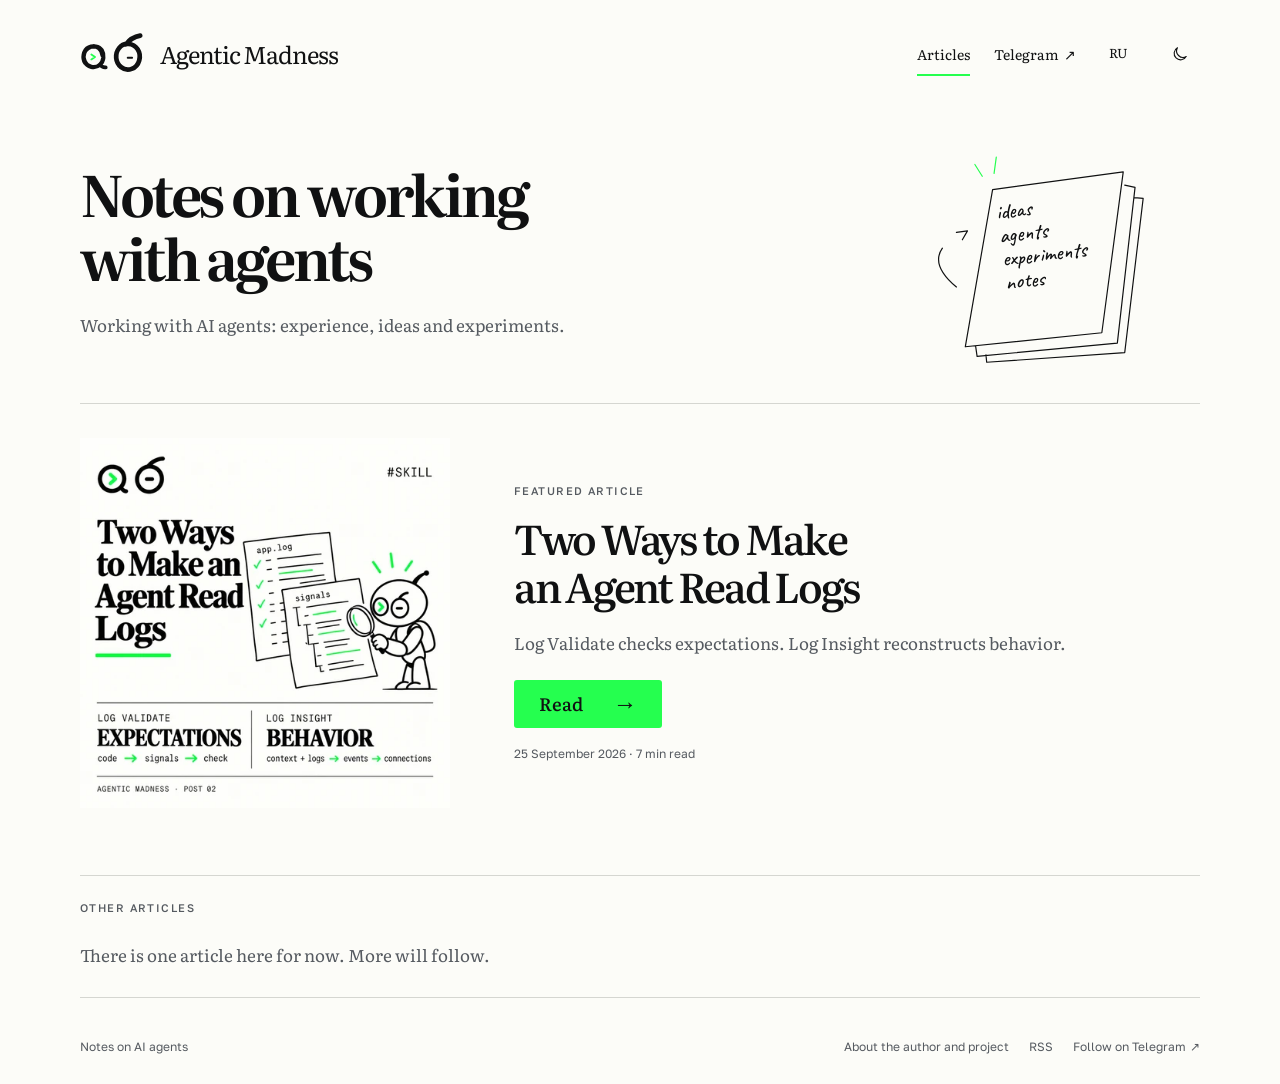
==== index.html @ c34b732c "Deploy agentic-madness.com" ====
<!DOCTYPE html><html lang="en" data-theme="light"><head><meta charset="utf-8"><meta name="viewport" content="width=device-width, initial-scale=1"><title>Agentic Madness</title><meta name="description" content="Working with AI agents: experience, ideas and experiments."><meta name="google-site-verification" content="QAlcIxzeUEj-Bz4RAMF-JlXkKNdyJYGy_0wqJb3vkJM"><meta name="yandex-verification" content="e8970f777efe10f8"><meta name="msvalidate.01" content="9D9E6ACCE65FF9F6845810A7A17249B0"><link rel="canonical" href="https://agentic-madness.com/en/"><meta http-equiv="refresh" content="0;url=/en/"><link rel="alternate" hreflang="ru" href="https://agentic-madness.com/ru/"><link rel="alternate" hreflang="en" href="https://agentic-madness.com/en/"><link rel="alternate" hreflang="x-default" href="https://agentic-madness.com/en/"><link rel="icon" href="/favicon.svg" type="image/svg+xml"><link rel="alternate" type="application/rss+xml" title="Agentic Madness" href="/en/rss.xml"><meta property="og:type" content="website"><meta property="og:title" content="Agentic Madness"><meta property="og:description" content="Working with AI agents: experience, ideas and experiments."><meta property="og:url" content="https://agentic-madness.com/en/"><meta property="og:locale" content="en_US"><meta property="og:image" content="https://agentic-madness.com/media/02-log-analysis/cover-en.png"><meta property="og:image:alt" content="English cover — Two Ways to Make an Agent Read Logs, Log Validate and Log Insight"><meta property="og:image:width" content="1254"><meta property="og:image:height" content="1254"><meta name="twitter:card" content="summary_large_image"><meta name="twitter:title" content="Agentic Madness"><meta name="twitter:description" content="Working with AI agents: experience, ideas and experiments."><meta name="twitter:image" content="https://agentic-madness.com/media/02-log-analysis/cover-en.png"><meta name="twitter:image:alt" content="English cover — Two Ways to Make an Agent Read Logs, Log Validate and Log Insight"><script>
    // Set the saved choice before paint; first visits always start in light.
    let savedTheme;
    try { savedTheme = localStorage.getItem('ab-theme'); } catch {}
    document.documentElement.dataset.theme = savedTheme === 'dark' ? 'dark' : 'light';
  </script><link rel="stylesheet" href="/_astro/Base.CuRFUYdB.css"></head><body><div class="site"><a class="skip" href="#main">Skip to content</a><header class="site-head shell" id="top"><a class="brand" href="/en/" aria-label="Agentic Madness — home"><svg class="logo" viewBox="140 298 802 519" aria-hidden="true"><g transform="translate(-44.5 54)" fill="none" stroke-linecap="round" stroke-linejoin="round"><path d="M466 519 C458 437 397 395 323 411 C242 429 211 517 242 593 C274 669 371 692 434 638 C484 595 491 511 457 456 C424 405 349 392 286 429 C226 465 211 548 248 614" stroke="currentColor" stroke-width="53"></path><path d="M434 638 C452 661 477 674 507 671" stroke="currentColor" stroke-width="46"></path><path d="M674 430 C618 500 626 610 700 669 C780 733 897 689 926 586 C956 482 890 383 792 378 C743 375 701 394 674 430 M760 382 C805 323 868 287 939 274" stroke="currentColor" stroke-width="59"></path><path d="M327 509 L373 540 L327 571" stroke="#25FF4F" stroke-width="23"></path><path d="M782 550 H838" stroke="currentColor" stroke-width="23"></path></g></svg><span>Agentic Madness</span></a><div class="header-tools"><nav class="navigation" aria-label="Main navigation"><a class="active" href="/en/#posts">Articles</a><a class="external-link" href="https://t.me/agentic_madness" target="_blank" rel="noopener">Telegram <span class="external-arrow" aria-hidden="true">↗</span></a></nav><a class="language" href="/ru/" aria-label="Читать на русском" hreflang="ru" lang="ru"><span class="ink-link">RU</span></a><button class="theme-toggle" type="button" aria-label="Switch to dark theme" data-to-dark="Switch to dark theme" data-to-light="Switch to light theme" title="Switch to dark theme"><span class="moon"><svg viewBox="0 0 24 24" aria-hidden="true"><path d="M20.3 15.4A8.6 8.6 0 0 1 8.6 3.7 8.6 8.6 0 1 0 20.3 15.4Z"></path></svg></span><span class="sun"><svg viewBox="0 0 24 24" aria-hidden="true"><circle cx="12" cy="12" r="4"></circle><path d="M12 2v2m0 16v2M2 12h2m16 0h2M5 5l1.4 1.4m11.2 11.2L19 19M5 19l1.4-1.4M17.6 6.4 19 5"></path></svg></span></button></div></header><main id="main" class="home shell"><section class="sketch-intro"><div><h1>Notes on working with agents</h1><p>Working with AI agents: experience, ideas and experiments.</p><p><a class="read" href="/en/">Read in English <span aria-hidden="true">→</span></a></p></div><div class="notebook"><svg class="sketch sketch-notebook" data-ink-reveal viewBox="0 0 420 320" aria-hidden="true" focusable="false"><g fill="none" stroke="currentColor" stroke-width="1.6" stroke-linecap="round" stroke-linejoin="round"><path class="paper" d="M139 78 316 54 287 272 102 291Z M318 72l14 3-24 211-190 18-2-14 M331 89l12 1-25 209-187 13-1-10"/><path class="notebook-arrow" pathLength="1" d="M90 210q-55-46 15-76m-15 2 15-2-7 12"/><path class="green-pen notebook-underline" pathLength="1" d="m131 241 126-31-57 21 58-12"/><path class="green-pen" d="M125 60l-10-16m26 12 3-22"/><g class="hand-ink" lang="en" data-graphic-text fill="currentColor" stroke="none" transform="rotate(-7 200 160)"><text x="151" y="112">ideas</text><text x="151" y="144">agents</text><text x="151" y="176">experiments</text><text x="151" y="208">notes</text></g></g></svg>
</div></section></main><footer class="site-foot shell" data-astro-cid-nns7i3if><span data-astro-cid-nns7i3if>Notes on AI agents</span><div class="subscriptions" data-astro-cid-nns7i3if><a href="/en/about/" data-astro-cid-nns7i3if>About the author and project</a><a href="/en/rss.xml" data-astro-cid-nns7i3if>RSS</a><a class="external-link" href="https://t.me/agentic_madness" target="_blank" rel="noopener" data-astro-cid-nns7i3if>Follow on Telegram <span class="external-arrow" aria-hidden="true" data-astro-cid-nns7i3if>↗</span></a></div></footer></div><script type="module">var e=document.querySelector(`.theme-toggle`);if(e){let t=()=>{let t=document.documentElement.dataset.theme===`dark`?e.dataset.toLight:e.dataset.toDark;e.setAttribute(`aria-label`,t),e.title=t};e.addEventListener(`click`,()=>{let e=document.documentElement.dataset.theme===`dark`?`light`:`dark`;document.documentElement.dataset.themeMotion=`ready`,document.documentElement.dataset.theme=e;try{localStorage.setItem(`ab-theme`,e)}catch{}t()}),t()}if(!matchMedia(`(prefers-reduced-motion: reduce)`).matches){let e=new IntersectionObserver(t=>{for(let n of t)!n.isIntersecting||n.intersectionRatio<.2||(n.target.dataset.inkState=`drawn`,e.unobserve(n.target))},{threshold:.2});document.querySelectorAll(`[data-ink-reveal]`).forEach(t=>e.observe(t))}</script></body></html>
---- _astro/Base.CuRFUYdB.css ----
.site-foot[data-astro-cid-nns7i3if]{flex-wrap:wrap}.subscriptions[data-astro-cid-nns7i3if]{flex-wrap:wrap;gap:20px;display:flex}@font-face{font-family:Golos Text;font-style:normal;font-weight:400 900;font-display:swap;src:url(/_astro/font-01.mKek_fSS.woff2)format("woff2");unicode-range:U+301,U+400-45F,U+490-491,U+4B0-4B1,U+2116}@font-face{font-family:Golos Text;font-style:normal;font-weight:400 900;font-display:swap;src:url(/_astro/font-02.BS5oQT7X.woff2)format("woff2");unicode-range:U+??,U+131,U+152-153,U+2BB-2BC,U+2C6,U+2DA,U+2DC,U+304,U+308,U+329,U+2000-206F,U+20AC,U+2122,U+2191,U+2193,U+2212,U+2215,U+FEFF,U+FFFD}@font-face{font-family:Literata;font-style:normal;font-weight:400 900;font-display:swap;src:url(/_astro/font-03.DNk1XsNi.woff2)format("woff2");unicode-range:U+301,U+400-45F,U+490-491,U+4B0-4B1,U+2116}@font-face{font-family:Literata;font-style:normal;font-weight:400 900;font-display:swap;src:url(/_astro/font-04.Cedbco83.woff2)format("woff2");unicode-range:U+??,U+131,U+152-153,U+2BB-2BC,U+2C6,U+2DA,U+2DC,U+304,U+308,U+329,U+2000-206F,U+20AC,U+2122,U+2191,U+2193,U+2212,U+2215,U+FEFF,U+FFFD}@font-face{font-family:Caveat;font-style:normal;font-weight:400 700;font-display:swap;src:url(/_astro/caveat.8jBGxy3y.ttf)format("truetype")}:root{color-scheme:light;--bg:#fcfcf8;--fg:#101112;--dim:#555a60;--line:#d5d6d1;--soft:#f0f1eb;--green:#25ff4f;--focus:#08772a;--outside:#eeefe9;--grid:#c5c9c1;color:var(--fg);background:var(--bg);font-family:Golos Text,Arial,sans-serif}:root[data-theme=dark]{color-scheme:dark;--bg:#101112;--fg:#fcfcf8;--dim:#b8bcc1;--line:#34383b;--soft:#202326;--focus:#25ff4f;--outside:#08090a;--grid:#303438}*{box-sizing:border-box}body{margin:0}html{scroll-padding-top:24px}a{color:inherit;text-decoration:none}button{font:inherit;color:inherit}button,a,summary{touch-action:manipulation}h1,h2,h3,p{margin:0}button,summary{-webkit-tap-highlight-color:transparent}:focus-visible{outline:2px solid var(--focus);outline-offset:5px;border-radius:2px}::selection{color:#101112;background:#25ff4f}.skip{z-index:10;border:1px solid var(--fg);background:var(--bg);padding:12px 18px;position:absolute;top:12px;left:20px;transform:translateY(-180%)}.skip:focus{transform:none}.header-tools{align-items:center;gap:22px;display:flex}.navigation{align-items:center;gap:24px;font-size:13px;display:flex}.navigation a{align-items:center;min-height:44px;display:inline-flex}.navigation .active{box-shadow:inset 0 -2px var(--green)}.language{place-items:center;min-width:40px;height:44px;font-size:12px;display:grid}.theme-toggle{border:1px solid var(--line);cursor:pointer;background:0 0;border-radius:50%;place-items:center;width:40px;height:40px;display:grid}.theme-toggle svg{fill:none;stroke:currentColor;stroke-width:1.5px;stroke-linecap:round;stroke-linejoin:round;width:18px;height:18px;display:block}.sun,[data-theme=dark] .moon{display:none}[data-theme=dark] .sun{display:block}.kicker{letter-spacing:.06em;color:var(--dim);text-transform:uppercase;font:400 11px/1.5 Consolas,monospace}.meta{color:var(--dim);flex-wrap:wrap;gap:16px;font:12px/1.5 Golos Text,Arial,sans-serif;display:flex}.meta>span:first-child{font-family:Consolas,monospace}.feature-meta{color:var(--dim);font:12px/1.6 Golos Text,Arial,sans-serif}.cover{width:100%;height:auto;display:block}.cover-link{display:block}.mobile-contents{display:none}.prose{overflow-wrap:break-word}.prose a{text-decoration:underline;text-decoration-color:var(--dim);text-underline-offset:4px}.prose ul,.prose ol{padding-left:24px}.prose li+li{margin-top:10px}.prose li::marker{color:var(--dim)}.prose code{background:var(--soft);overflow-wrap:anywhere;border-radius:2px;padding:2px 5px;font:.85em/1.5 Consolas,monospace}.prose h2,.prose h3{scroll-margin-top:24px}.prose video{aspect-ratio:16/5;object-fit:contain;background:#fff;width:100%;height:auto;display:block}.video-start{cursor:pointer;text-underline-offset:4px;min-height:44px;text-decoration:underline;text-decoration-color:var(--dim);background:0 0;border:0;padding:12px 0;font:500 12px/1.5 Golos Text,Arial,sans-serif}.prose figcaption{color:var(--dim);margin-top:4px;font:12px/1.55 Golos Text,Arial,sans-serif}.site-foot{color:var(--dim);justify-content:space-between;gap:24px;font:12px/1.5 Golos Text,Arial,sans-serif;display:flex}.site-foot a{margin-block:-10px;padding-block:10px}.back-link{min-height:40px;padding-block:12px;font:12px/1.5 Golos Text,Arial,sans-serif;display:inline-block}.article-end{border-top:1px solid var(--line);justify-content:space-between;align-items:center;gap:20px;margin-top:42px;padding-top:22px;font:13px/1.5 Golos Text,Arial,sans-serif;display:flex}.article-end>a:first-child{padding-block:12px}@media (hover:hover){.entry:hover h3,.section-nav a:hover,.reading-route>a:hover{text-underline-offset:5px;text-decoration:underline}.theme-toggle:hover{border-color:var(--fg)}}@media (width<=650px){.header-tools{display:contents}.site-head{flex-wrap:wrap;align-content:start;gap:6px;padding-top:16px}.brand{min-height:44px;margin-right:auto}.navigation{flex-basis:100%;order:3;gap:24px;margin-top:3px}.language{min-width:34px}.theme-toggle{width:38px;height:38px}.meta{gap:10px 14px;font-size:11px}.site-foot{gap:16px;font-size:11px}.mobile-contents{border-block:1px solid var(--line);margin:24px 0 30px;font:14px/1.5 Golos Text,Arial,sans-serif;display:block}.mobile-contents summary{cursor:pointer;padding:16px 0}.mobile-contents nav{flex-direction:column;padding-bottom:14px;display:flex}.mobile-contents a{min-height:44px;padding:12px 0}.mobile-contents .subheading{padding-left:12px;font-size:12px}.article-end{flex-wrap:wrap}.prose figcaption{font-size:11px}}.site{flex-direction:column;min-height:100svh;display:flex}.shell{width:min(1120px,100% - 96px);margin-inline:auto}.site-head{justify-content:space-between;align-items:center;gap:28px;min-height:108px;display:flex}.brand{letter-spacing:-.045em;white-space:nowrap;align-items:center;gap:16px;font:400 24px/1.3 Literata,Georgia,serif;display:inline-flex}.brand svg{flex:none;width:64px;height:44px}.navigation{font-family:Literata,Georgia,serif;font-size:14px}.theme-toggle{border-color:#0000}.language{font-family:Literata,Georgia,serif;font-size:13px}.sketch-intro{border-bottom:1px solid var(--line);grid-template-columns:minmax(0,1fr) 310px;align-items:center;gap:58px;padding:24px 0 35px;display:grid}.sketch-intro h1{letter-spacing:-.055em;text-wrap:balance;max-width:740px;font:650 57px/1.12 Literata,Georgia,serif}.sketch-intro p{color:var(--dim);max-width:690px;margin-top:22px;font:17px/1.65 Literata,Georgia,serif}.sketch{width:100%;height:auto;display:block;overflow:visible}.hand-ink{font:500 29px Caveat,cursive}.hand-ink .file-label{font:14px Consolas,monospace}.paper{fill:var(--bg)}.green-pen{stroke:var(--green)}.accent-node{fill:var(--green);stroke:var(--fg)}.lead-material{grid-template-columns:370px minmax(0,1fr);align-items:center;gap:64px;padding:34px 0 39px;display:grid}.hero-sketch .hand-ink{font-size:25px}.lead-material h2{letter-spacing:-.055em;text-wrap:balance;max-width:650px;margin:14px 0 19px;font:550 41px/1.17 Literata,Georgia,serif}.kicker{letter-spacing:.13em;font:500 11px/1.5 Golos Text,Arial,sans-serif}.teaser{color:var(--dim);max-width:570px;font:17px/1.65 Literata,Georgia,serif}.read{background:var(--green);color:#101112;border-radius:3px;align-items:center;gap:30px;min-height:48px;margin-top:23px;padding:10px 25px;font:500 18px/1.5 Literata,Georgia,serif;display:inline-flex}.read span{font:24px/1 Caveat,cursive}.feature-meta{margin-top:16px}.site-foot{margin-top:auto;padding:40px 0 28px}.article-layout{grid-template-columns:minmax(0,750px) 205px;justify-content:center;gap:100px;padding-top:22px;display:grid}.article{min-width:0}.article-head .back-link{margin-bottom:12px}.article-head h1{letter-spacing:-.06em;text-wrap:balance;margin:18px 0 22px;font:650 51px/1.13 Literata,Georgia,serif}.article-deck{color:var(--dim);margin-bottom:36px;font:19px/1.65 Literata,Georgia,serif}.contents{padding-top:240px}.contents-inner{position:sticky;top:32px}.margin-note{color:var(--focus);border-left:1px solid var(--green);margin-bottom:48px;padding-left:18px;font:500 36px/1.04 Caveat,cursive;transform:rotate(-4deg)}.margin-note svg{fill:none;width:150px;height:40px;stroke:var(--green);stroke-width:1.7px;stroke-linecap:round;display:block}.contents nav{flex-direction:column;gap:5px;margin-top:13px;display:flex}.contents nav a{color:var(--dim);padding:7px 0;font:13px/1.5 Golos Text,Arial,sans-serif}.contents .subheading{padding-left:12px;font-size:11px}.to-top{color:var(--dim);margin-top:22px;padding-block:10px;font:12px/1.5 Golos Text,Arial,sans-serif;display:inline-block}.prose{font:400 18px/1.8 Literata,Georgia,serif}.prose>p,.prose>ul,.prose>ol{margin-bottom:23px}.prose h2{letter-spacing:-.045em;margin:43px 0 18px;font:550 34px/1.3 Literata,Georgia,serif}.prose h2:first-child{margin-top:0}.prose h3{letter-spacing:-.04em;margin:35px 0 18px;font:550 25px/1.35 Literata,Georgia,serif}.prose strong{font-weight:600}.prose blockquote{border-left:2px solid var(--green);margin:27px 0;padding:8px 0 8px 21px;font-size:18px;line-height:1.65}.prose figure{margin:30px 0}.chapter-drawing{max-width:620px;margin:26px auto 30px}.flow{width:100%;height:auto;display:block}.flow-labels{text-align:center;color:var(--dim);grid-template-columns:repeat(3,minmax(0,1fr));gap:16px;font:500 22px/1.3 Caveat,cursive;display:grid}@media (width<=1150px){.shell{width:calc(100% - 72px)}.sketch-intro{grid-template-columns:minmax(0,1fr) 240px;gap:40px}.sketch-intro h1{font-size:49px}.lead-material{grid-template-columns:32% minmax(0,1fr);gap:40px}.lead-material h2{font-size:37px}.article-layout{grid-template-columns:minmax(0,730px) 165px;gap:56px}.article-head h1{font-size:45px}.header-tools{gap:14px}.navigation{gap:19px}.brand{font-size:21px}.brand svg{width:56px;height:39px}.margin-note{font-size:32px}}@media (width<=900px){.brand{gap:12px;font-size:19px}.brand svg{width:48px;height:34px}.article-layout{max-width:730px;display:block}.contents{display:none}.mobile-contents{border-block:1px solid var(--line);margin:24px 0 30px;font:14px/1.5 Golos Text,Arial,sans-serif;display:block}.mobile-contents summary{cursor:pointer;padding:16px 0}.mobile-contents nav{flex-direction:column;padding-bottom:14px;display:flex}.mobile-contents a{min-height:44px;padding:12px 0}.mobile-contents .subheading{padding-left:12px;font-size:12px}.article-deck{margin-bottom:0}.sketch-intro{grid-template-columns:minmax(0,1fr) 190px;gap:20px}.sketch-intro h1{font-size:40px}.lead-material{gap:26px}.lead-material h2{font-size:33px}.sketch-intro p,.teaser{font-size:16px}}@media (width<=650px){.shell{width:calc(100% - 40px)}.site-head{min-height:119px}.brand{gap:9px;font-size:17px}.brand svg{width:42px;height:29px}.navigation{font-size:13px}.sketch-intro{padding:28px 0;display:block;position:relative}.sketch-intro h1{max-width:400px;font-size:37px;line-height:1.15}.sketch-intro p{max-width:400px;margin-top:16px;font-size:15px}.notebook{width:175px;margin:10px 0 -5px auto}.lead-material{flex-direction:column;align-items:stretch;gap:18px;padding:29px 0;display:flex}.hero-sketch{align-self:center;width:280px;max-width:100%}.feature-copy{order:-1}.lead-material h2{max-width:420px;margin:13px 0 17px;font-size:31px}.teaser{font-size:16px}.read{gap:22px;margin-top:20px;padding:9px 22px;font-size:16px}.feature-meta{margin-top:13px;font-size:11px}.article-layout{padding-top:18px}.article-head h1{margin:16px 0 20px;font-size:34px;line-height:1.17}.article-deck{font-size:17px;line-height:1.65}.prose{font-size:17px;line-height:1.8}.prose h2{margin-top:36px;font-size:29px}.prose h3{margin-top:30px;font-size:23px}.prose blockquote{padding-left:16px;font-size:17px}.prose figure{margin-block:25px}.chapter-drawing{margin:21px 0 25px}.flow-labels{gap:8px;font-size:18px}.site-foot{padding:34px 0 24px}}.entry .sketch path{stroke-width:4px}.media-cover{aspect-ratio:1;min-width:0;display:grid}.media-cover img{object-fit:contain;width:100%;height:100%;display:block}.media-cover:focus-visible{outline-offset:8px}.post-list{border-top:1px solid var(--line);margin-top:28px}.post-list>h2{padding:24px 0 8px}.post-empty{border-bottom:1px solid var(--line);color:var(--dim);padding:16px 0 28px;font:17px/1.65 Literata,Georgia,serif}.post-entry{border-bottom:1px solid var(--line);grid-template-columns:32px 100px minmax(0,1fr) 24px;align-items:center;gap:32px;padding:24px 0;display:grid}.post-entry img{width:100%;height:auto}.post-entry h3{letter-spacing:-.04em;font:500 26px/1.3 Literata,Georgia,serif}.post-entry p{color:var(--dim);margin-top:8px;font:16px/1.6 Literata,Georgia,serif}.post-entry>.post-arrow{color:var(--focus);font:30px Caveat,cursive}.post-entry .feature-meta{font:12px/1.6 Golos Text,Arial,sans-serif}.next-article{border-top:1px solid var(--line);gap:12px;margin-top:24px;padding-top:24px;font:22px/1.4 Literata,Georgia,serif;display:grid}.prose img{max-width:100%;height:auto;display:block}.prose pre{background:var(--soft);border:1px solid var(--line);max-width:100%;margin:25px 0;padding:18px;font:14px/1.65 Consolas,monospace;overflow-x:auto}.prose pre code{font:inherit;white-space:pre;overflow-wrap:normal;background:0 0;padding:0}.prose table{border-collapse:collapse;max-width:100%;margin:25px 0;font-size:15px;display:block;overflow-x:auto}.prose th,.prose td{border-bottom:1px solid var(--line);text-align:left;padding:12px 16px}.prose th{font-weight:600}@media (width<=650px){.post-entry{grid-template-columns:24px 56px minmax(0,1fr);gap:18px}.post-entry>.post-arrow{display:none}.post-entry h3{font-size:21px}.post-entry p{font-size:14px}.post-entry .feature-meta{font-size:11px}.next-article{font-size:20px}}.contents-label{-webkit-box-decoration-break:clone;box-decoration-break:clone;padding-bottom:6px}.contents nav a[aria-current=location],.mobile-contents a[aria-current=location]{color:var(--fg)}[aria-current=location] .contents-label{background-image:var(--contents-stroke);background-position:0 100%;background-repeat:no-repeat;background-size:100% 8px}:is(.contents,.mobile-contents) nav a:nth-child(4n+1){--contents-stroke:url("data:image/svg+xml,%3Csvg xmlns='http://www.w3.org/2000/svg' viewBox='0 0 180 10' preserveAspectRatio='none'%3E%3Cpath d='M2 6.6L43 5.7L87 5.5L133 4.9L178 5L175 6.3L132 6.8L87 7.2L43 7.4L3 7.6Z' fill='%2325FF4F'/%3E%3C/svg%3E")}:is(.contents,.mobile-contents) nav a:nth-child(4n+2){--contents-stroke:url("data:image/svg+xml,%3Csvg xmlns='http://www.w3.org/2000/svg' viewBox='0 0 180 10' preserveAspectRatio='none'%3E%3Cpath d='M3 4.7L47 4.9L91 5.4L138 5.5L177 6.1L176 7.2L137 7.2L90 7L46 6.9L4 5.7Z' fill='%2325FF4F'/%3E%3C/svg%3E")}:is(.contents,.mobile-contents) nav a:nth-child(4n+3){--contents-stroke:url("data:image/svg+xml,%3Csvg xmlns='http://www.w3.org/2000/svg' viewBox='0 0 180 10' preserveAspectRatio='none'%3E%3Cpath d='M2 5.9L50 5.4L103 5.7L148 5.2L176 5.4L174 6.5L147 6.8L103 7.5L49 7.2L3 6.9Z' fill='%2325FF4F'/%3E%3C/svg%3E")}:is(.contents,.mobile-contents) nav a:nth-child(4n+4){--contents-stroke:url("data:image/svg+xml,%3Csvg xmlns='http://www.w3.org/2000/svg' viewBox='0 0 180 10' preserveAspectRatio='none'%3E%3Cpath d='M4 5.2L46 5.6L96 5.3L140 5.8L175 5.5L172 6.5L139 7.3L95 6.9L45 7.4L5 6.2Z' fill='%2325FF4F'/%3E%3C/svg%3E")}.video-preview{position:relative}.prose .video-poster{object-fit:contain;opacity:1;pointer-events:none;background:#fff;width:100%;height:100%;position:absolute;inset:0}.prose .video-poster[hidden]{display:none}.media-cover>img{grid-area:1/1}.post-entry>img{grid-area:1/2}.cover-dark,:root[data-theme=dark] .cover-light{opacity:0;pointer-events:none}:root[data-theme=dark] .cover-dark{opacity:1}:root{--link-stroke:url("data:image/svg+xml,%3Csvg xmlns='http://www.w3.org/2000/svg' viewBox='0 0 180 10' preserveAspectRatio='none'%3E%3Cpath d='M2 6.6L43 5.7L87 5.5L133 4.9L178 5L175 6.3L132 6.8L87 7.2L43 7.4L3 7.6Z' fill='%2325FF4F'/%3E%3C/svg%3E")}.ink-link{background:var(--link-stroke) no-repeat left bottom / 0% 7px;-webkit-box-decoration-break:clone;box-decoration-break:clone;padding-bottom:.16em}a:focus-visible .ink-link,a.ink-link:focus-visible{background-size:100% 7px}.external-link{align-items:center;gap:.35em;display:inline-flex}.external-link:focus-visible{color:var(--focus)}.external-arrow,.read span{display:inline-block}.read:focus-visible span{transform:translate(4px)}.post-number{font-variant-numeric:tabular-nums;color:var(--dim);align-self:start;padding-top:5px;font:14px/1.5 Golos Text,Arial,sans-serif}.post-entry:focus-visible .post-arrow{opacity:1;transform:none}.article-note{float:right;border-left:1px solid var(--green);width:175px;color:var(--focus);margin:6px 0 18px 28px;padding-left:14px;font:500 28px/1.15 Caveat,cursive;transform:rotate(-2deg)}.article-note svg{fill:none;width:130px;height:18px;stroke:var(--green);stroke-width:2px;stroke-linecap:round;margin-top:5px;display:block}.prose :is(h2,h3,figure,.chapter-drawing){clear:both}@media (hover:hover){.external-link:hover{color:var(--focus)}a:hover .ink-link,a.ink-link:hover{background-size:100% 7px}.read:hover span{transform:translate(4px)}.post-entry .post-arrow{opacity:0;transform:translate(-5px)}.post-entry:is(:hover,:focus-visible) .post-arrow{opacity:1;transform:none}}@media (width<=650px){.post-number{font-size:11px}.article-note{float:none;width:fit-content;max-width:calc(100% - 18px);margin:22px 0 22px 18px;font-size:26px}}@media (prefers-reduced-motion:no-preference){.external-link{transition:color .18s ease-out}.external-arrow{transition:transform .18s ease-out}.external-link:focus-visible .external-arrow{transform:translate(2px,-2px)}@media (hover:hover){.external-link:hover .external-arrow{transform:translate(2px,-2px)}}.ink-link{transition:background-size .18s ease-out}.read span{transition:transform .18s ease-out}.post-entry .post-arrow{transition:opacity .18s ease-out,transform .18s ease-out}[aria-current=location] .contents-label{animation:.16s ease-out contents-ink}.sketch-notebook[data-ink-state=drawn] :is(.notebook-arrow,.notebook-underline),.article-note[data-ink-state=drawn] path{stroke-dasharray:1;animation:.42s ease-out backwards pen-stroke}.sketch-notebook[data-ink-state=drawn] .notebook-underline{animation-duration:.28s;animation-delay:.42s}:root[data-theme-motion=ready],:root[data-theme-motion=ready] :where(.paper,.accent-node,.kicker,.meta,.feature-meta,.sketch-intro p,.teaser,.post-entry p,.post-number,.post-empty,.article-deck,.contents nav a,.mobile-contents a,.margin-note,.article-note,.to-top,.back-link,.site-foot,.flow-labels,.prose figcaption,.prose code,.prose pre,.theme-toggle,.sketch-intro,.post-list,.post-entry,.article-end,.next-article,.mobile-contents){transition:color .18s ease-out,background-color .18s ease-out,border-color .18s ease-out,fill .18s ease-out,stroke .18s ease-out}:root[data-theme-motion=ready] .theme-toggle svg{animation:.2s ease-out theme-ink}:root[data-theme-motion=ready] :is(.cover-light,.cover-dark){transition:opacity .18s ease-out}}@keyframes pen-stroke{0%{stroke-dashoffset:1px}to{stroke-dashoffset:0}}@keyframes contents-ink{0%{background-size:0% 8px}to{background-size:100% 8px}}@keyframes theme-ink{0%{opacity:.5;transform:rotate(-25deg)}to{opacity:1;transform:rotate(0)}}@media (prefers-reduced-motion:reduce){.read:is(:hover,:focus-visible) span,.post-entry .post-arrow{transform:none}}
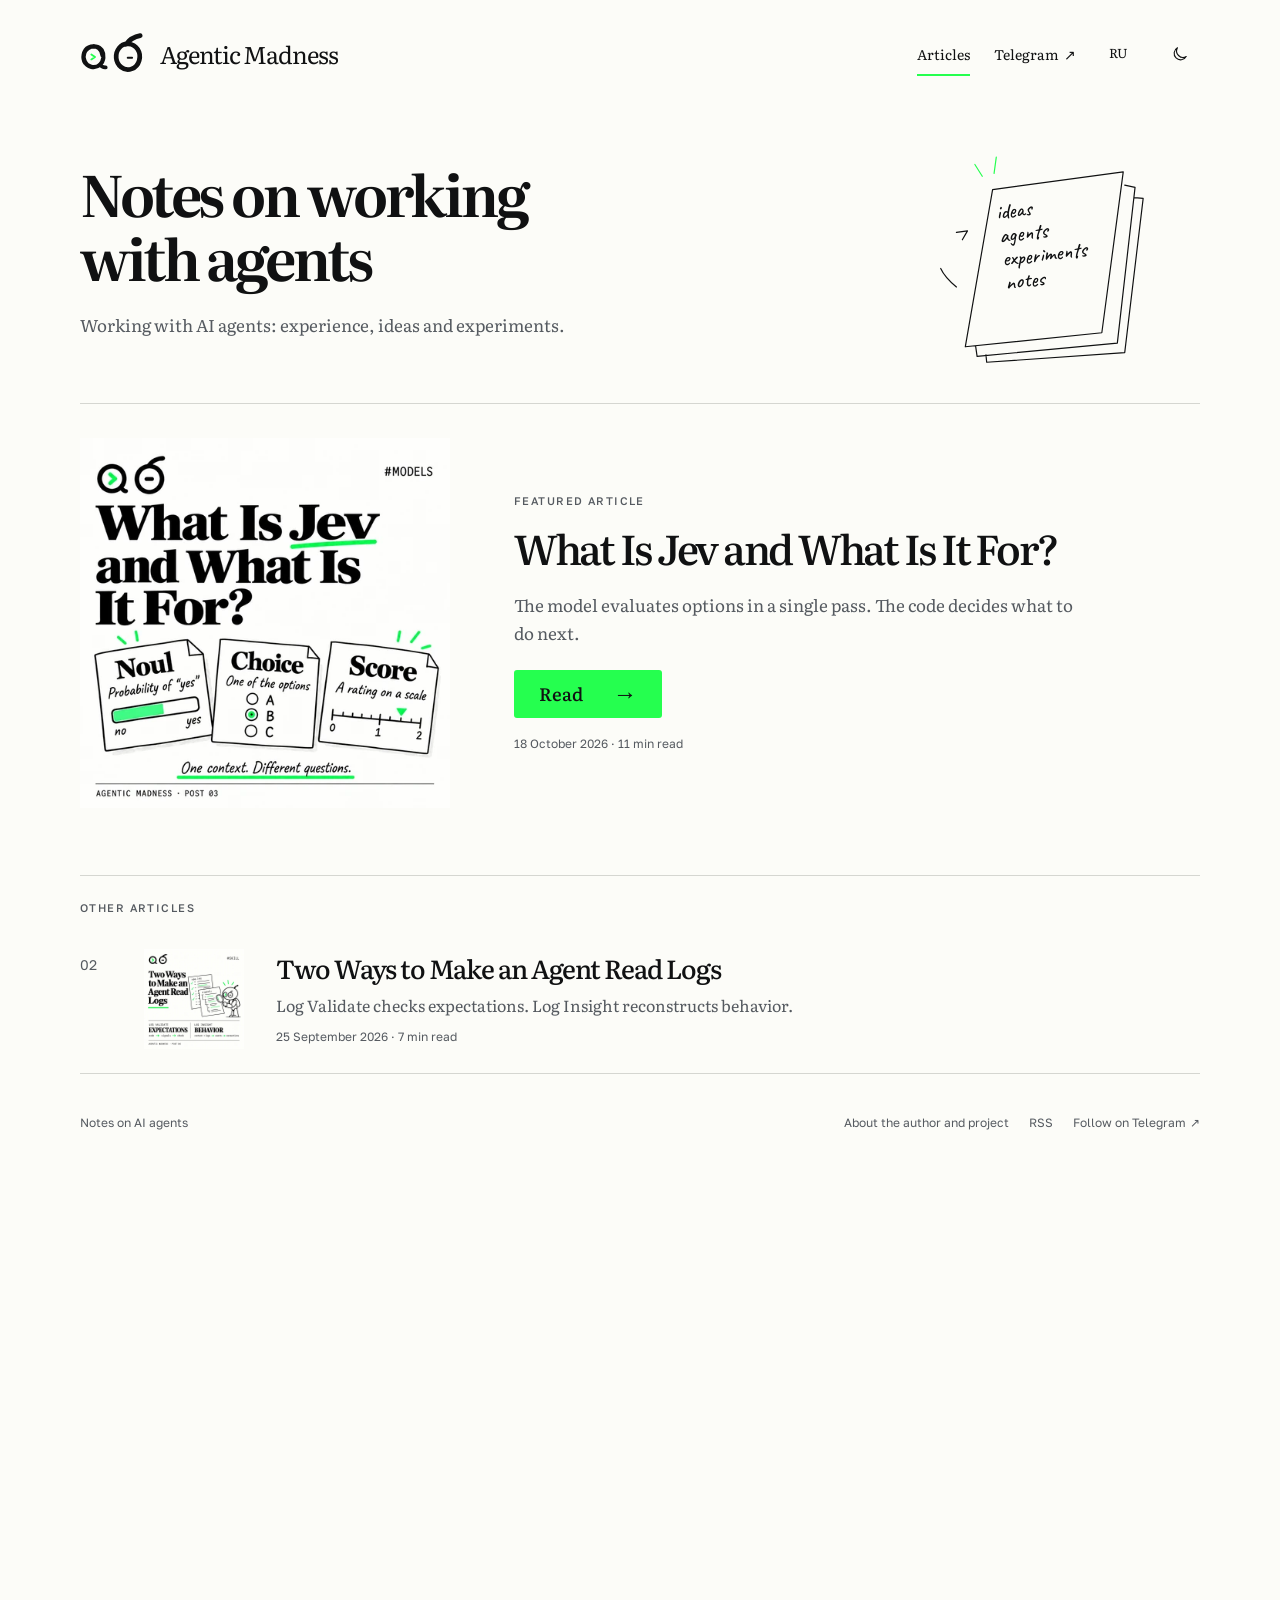
==== commit dd7710ec: "Deploy agentic-madness.com" ====
--- a/index.html
+++ b/index.html
@@ -1,7 +1,7 @@
-<!DOCTYPE html><html lang="en" data-theme="light"><head><meta charset="utf-8"><meta name="viewport" content="width=device-width, initial-scale=1"><title>Agentic Madness</title><meta name="description" content="Working with AI agents: experience, ideas and experiments."><meta name="google-site-verification" content="QAlcIxzeUEj-Bz4RAMF-JlXkKNdyJYGy_0wqJb3vkJM"><meta name="yandex-verification" content="e8970f777efe10f8"><meta name="msvalidate.01" content="9D9E6ACCE65FF9F6845810A7A17249B0"><link rel="canonical" href="https://agentic-madness.com/en/"><meta http-equiv="refresh" content="0;url=/en/"><link rel="alternate" hreflang="ru" href="https://agentic-madness.com/ru/"><link rel="alternate" hreflang="en" href="https://agentic-madness.com/en/"><link rel="alternate" hreflang="x-default" href="https://agentic-madness.com/en/"><link rel="icon" href="/favicon.svg" type="image/svg+xml"><link rel="alternate" type="application/rss+xml" title="Agentic Madness" href="/en/rss.xml"><meta property="og:type" content="website"><meta property="og:title" content="Agentic Madness"><meta property="og:description" content="Working with AI agents: experience, ideas and experiments."><meta property="og:url" content="https://agentic-madness.com/en/"><meta property="og:locale" content="en_US"><meta property="og:image" content="https://agentic-madness.com/media/02-log-analysis/cover-en.png"><meta property="og:image:alt" content="English cover — Two Ways to Make an Agent Read Logs, Log Validate and Log Insight"><meta property="og:image:width" content="1254"><meta property="og:image:height" content="1254"><meta name="twitter:card" content="summary_large_image"><meta name="twitter:title" content="Agentic Madness"><meta name="twitter:description" content="Working with AI agents: experience, ideas and experiments."><meta name="twitter:image" content="https://agentic-madness.com/media/02-log-analysis/cover-en.png"><meta name="twitter:image:alt" content="English cover — Two Ways to Make an Agent Read Logs, Log Validate and Log Insight"><script>
+<!DOCTYPE html><html lang="en" data-theme="light"><head><meta charset="utf-8"><meta name="viewport" content="width=device-width, initial-scale=1"><title>Agentic Madness</title><meta name="description" content="Working with AI agents: experience, ideas and experiments."><meta name="google-site-verification" content="QAlcIxzeUEj-Bz4RAMF-JlXkKNdyJYGy_0wqJb3vkJM"><meta name="yandex-verification" content="e8970f777efe10f8"><meta name="msvalidate.01" content="9D9E6ACCE65FF9F6845810A7A17249B0"><link rel="canonical" href="https://agentic-madness.com/en/"><meta http-equiv="refresh" content="0;url=/en/"><link rel="alternate" hreflang="ru" href="https://agentic-madness.com/ru/"><link rel="alternate" hreflang="en" href="https://agentic-madness.com/en/"><link rel="alternate" hreflang="x-default" href="https://agentic-madness.com/en/"><link rel="icon" href="/favicon.svg" type="image/svg+xml"><link rel="alternate" type="application/rss+xml" title="Agentic Madness" href="/en/rss.xml"><meta property="og:type" content="website"><meta property="og:title" content="Agentic Madness"><meta property="og:description" content="Working with AI agents: experience, ideas and experiments."><meta property="og:url" content="https://agentic-madness.com/en/"><meta property="og:locale" content="en_US"><meta property="og:image" content="https://agentic-madness.com/media/03-jev-01/covers/cover-en.png"><meta property="og:image:alt" content="What Is Jev and What Is It For: three cards for Noul, Choice and Score show a yes probability, an option choice and a rating scale."><meta property="og:image:width" content="1254"><meta property="og:image:height" content="1254"><meta name="twitter:card" content="summary_large_image"><meta name="twitter:title" content="Agentic Madness"><meta name="twitter:description" content="Working with AI agents: experience, ideas and experiments."><meta name="twitter:image" content="https://agentic-madness.com/media/03-jev-01/covers/cover-en.png"><meta name="twitter:image:alt" content="What Is Jev and What Is It For: three cards for Noul, Choice and Score show a yes probability, an option choice and a rating scale."><script>
     // Set the saved choice before paint; first visits always start in light.
     let savedTheme;
     try { savedTheme = localStorage.getItem('ab-theme'); } catch {}
     document.documentElement.dataset.theme = savedTheme === 'dark' ? 'dark' : 'light';
-  </script><link rel="stylesheet" href="/_astro/Base.CuRFUYdB.css"></head><body><div class="site"><a class="skip" href="#main">Skip to content</a><header class="site-head shell" id="top"><a class="brand" href="/en/" aria-label="Agentic Madness — home"><svg class="logo" viewBox="140 298 802 519" aria-hidden="true"><g transform="translate(-44.5 54)" fill="none" stroke-linecap="round" stroke-linejoin="round"><path d="M466 519 C458 437 397 395 323 411 C242 429 211 517 242 593 C274 669 371 692 434 638 C484 595 491 511 457 456 C424 405 349 392 286 429 C226 465 211 548 248 614" stroke="currentColor" stroke-width="53"></path><path d="M434 638 C452 661 477 674 507 671" stroke="currentColor" stroke-width="46"></path><path d="M674 430 C618 500 626 610 700 669 C780 733 897 689 926 586 C956 482 890 383 792 378 C743 375 701 394 674 430 M760 382 C805 323 868 287 939 274" stroke="currentColor" stroke-width="59"></path><path d="M327 509 L373 540 L327 571" stroke="#25FF4F" stroke-width="23"></path><path d="M782 550 H838" stroke="currentColor" stroke-width="23"></path></g></svg><span>Agentic Madness</span></a><div class="header-tools"><nav class="navigation" aria-label="Main navigation"><a class="active" href="/en/#posts">Articles</a><a class="external-link" href="https://t.me/agentic_madness" target="_blank" rel="noopener">Telegram <span class="external-arrow" aria-hidden="true">↗</span></a></nav><a class="language" href="/ru/" aria-label="Читать на русском" hreflang="ru" lang="ru"><span class="ink-link">RU</span></a><button class="theme-toggle" type="button" aria-label="Switch to dark theme" data-to-dark="Switch to dark theme" data-to-light="Switch to light theme" title="Switch to dark theme"><span class="moon"><svg viewBox="0 0 24 24" aria-hidden="true"><path d="M20.3 15.4A8.6 8.6 0 0 1 8.6 3.7 8.6 8.6 0 1 0 20.3 15.4Z"></path></svg></span><span class="sun"><svg viewBox="0 0 24 24" aria-hidden="true"><circle cx="12" cy="12" r="4"></circle><path d="M12 2v2m0 16v2M2 12h2m16 0h2M5 5l1.4 1.4m11.2 11.2L19 19M5 19l1.4-1.4M17.6 6.4 19 5"></path></svg></span></button></div></header><main id="main" class="home shell"><section class="sketch-intro"><div><h1>Notes on working with agents</h1><p>Working with AI agents: experience, ideas and experiments.</p><p><a class="read" href="/en/">Read in English <span aria-hidden="true">→</span></a></p></div><div class="notebook"><svg class="sketch sketch-notebook" data-ink-reveal viewBox="0 0 420 320" aria-hidden="true" focusable="false"><g fill="none" stroke="currentColor" stroke-width="1.6" stroke-linecap="round" stroke-linejoin="round"><path class="paper" d="M139 78 316 54 287 272 102 291Z M318 72l14 3-24 211-190 18-2-14 M331 89l12 1-25 209-187 13-1-10"/><path class="notebook-arrow" pathLength="1" d="M90 210q-55-46 15-76m-15 2 15-2-7 12"/><path class="green-pen notebook-underline" pathLength="1" d="m131 241 126-31-57 21 58-12"/><path class="green-pen" d="M125 60l-10-16m26 12 3-22"/><g class="hand-ink" lang="en" data-graphic-text fill="currentColor" stroke="none" transform="rotate(-7 200 160)"><text x="151" y="112">ideas</text><text x="151" y="144">agents</text><text x="151" y="176">experiments</text><text x="151" y="208">notes</text></g></g></svg>
+  </script><link rel="stylesheet" href="/_astro/Base.DkuzZ1Ej.css"></head><body><div class="site"><a class="skip" href="#main">Skip to content</a><header class="site-head shell" id="top"><a class="brand" href="/en/" aria-label="Agentic Madness — home"><svg class="logo" viewBox="140 298 802 519" aria-hidden="true"><g transform="translate(-44.5 54)" fill="none" stroke-linecap="round" stroke-linejoin="round"><path d="M466 519 C458 437 397 395 323 411 C242 429 211 517 242 593 C274 669 371 692 434 638 C484 595 491 511 457 456 C424 405 349 392 286 429 C226 465 211 548 248 614" stroke="currentColor" stroke-width="53"></path><path d="M434 638 C452 661 477 674 507 671" stroke="currentColor" stroke-width="46"></path><path d="M674 430 C618 500 626 610 700 669 C780 733 897 689 926 586 C956 482 890 383 792 378 C743 375 701 394 674 430 M760 382 C805 323 868 287 939 274" stroke="currentColor" stroke-width="59"></path><path d="M327 509 L373 540 L327 571" stroke="#25FF4F" stroke-width="23"></path><path d="M782 550 H838" stroke="currentColor" stroke-width="23"></path></g></svg><span>Agentic Madness</span></a><div class="header-tools"><nav class="navigation" aria-label="Main navigation"><a class="active" href="/en/#posts">Articles</a><a class="external-link" href="https://t.me/agentic_madness" target="_blank" rel="noopener">Telegram <span class="external-arrow" aria-hidden="true">↗</span></a></nav><a class="language" href="/ru/" aria-label="Читать на русском" hreflang="ru" lang="ru"><span class="ink-link">RU</span></a><button class="theme-toggle" type="button" aria-label="Switch to dark theme" data-to-dark="Switch to dark theme" data-to-light="Switch to light theme" title="Switch to dark theme"><span class="moon"><svg viewBox="0 0 24 24" aria-hidden="true"><path d="M20.3 15.4A8.6 8.6 0 0 1 8.6 3.7 8.6 8.6 0 1 0 20.3 15.4Z"></path></svg></span><span class="sun"><svg viewBox="0 0 24 24" aria-hidden="true"><circle cx="12" cy="12" r="4"></circle><path d="M12 2v2m0 16v2M2 12h2m16 0h2M5 5l1.4 1.4m11.2 11.2L19 19M5 19l1.4-1.4M17.6 6.4 19 5"></path></svg></span></button></div></header><main id="main" class="home shell"><section class="sketch-intro"><div><h1>Notes on working with agents</h1><p>Working with AI agents: experience, ideas and experiments.</p><p><a class="read" href="/en/">Read in English <span aria-hidden="true">→</span></a></p></div><div class="notebook"><svg class="sketch sketch-notebook" data-ink-reveal viewBox="0 0 420 320" aria-hidden="true" focusable="false"><g fill="none" stroke="currentColor" stroke-width="1.6" stroke-linecap="round" stroke-linejoin="round"><path class="paper" d="M139 78 316 54 287 272 102 291Z M318 72l14 3-24 211-190 18-2-14 M331 89l12 1-25 209-187 13-1-10"/><path class="notebook-arrow" pathLength="1" d="M90 210q-55-46 15-76m-15 2 15-2-7 12"/><path class="green-pen notebook-underline" pathLength="1" d="m131 241 126-31-57 21 58-12"/><path class="green-pen" d="M125 60l-10-16m26 12 3-22"/><g class="hand-ink" lang="en" data-graphic-text fill="currentColor" stroke="none" transform="rotate(-7 200 160)"><text x="151" y="112">ideas</text><text x="151" y="144">agents</text><text x="151" y="176">experiments</text><text x="151" y="208">notes</text></g></g></svg>
 </div></section></main><footer class="site-foot shell" data-astro-cid-nns7i3if><span data-astro-cid-nns7i3if>Notes on AI agents</span><div class="subscriptions" data-astro-cid-nns7i3if><a href="/en/about/" data-astro-cid-nns7i3if>About the author and project</a><a href="/en/rss.xml" data-astro-cid-nns7i3if>RSS</a><a class="external-link" href="https://t.me/agentic_madness" target="_blank" rel="noopener" data-astro-cid-nns7i3if>Follow on Telegram <span class="external-arrow" aria-hidden="true" data-astro-cid-nns7i3if>↗</span></a></div></footer></div><script type="module">var e=document.querySelector(`.theme-toggle`);if(e){let t=()=>{let t=document.documentElement.dataset.theme===`dark`?e.dataset.toLight:e.dataset.toDark;e.setAttribute(`aria-label`,t),e.title=t};e.addEventListener(`click`,()=>{let e=document.documentElement.dataset.theme===`dark`?`light`:`dark`;document.documentElement.dataset.themeMotion=`ready`,document.documentElement.dataset.theme=e;try{localStorage.setItem(`ab-theme`,e)}catch{}t()}),t()}if(!matchMedia(`(prefers-reduced-motion: reduce)`).matches){let e=new IntersectionObserver(t=>{for(let n of t)!n.isIntersecting||n.intersectionRatio<.2||(n.target.dataset.inkState=`drawn`,e.unobserve(n.target))},{threshold:.2});document.querySelectorAll(`[data-ink-reveal]`).forEach(t=>e.observe(t))}</script></body></html>
--- a/_astro/Base.DkuzZ1Ej.css
+++ b/_astro/Base.DkuzZ1Ej.css
@@ -0,0 +1 @@
+.site-foot[data-astro-cid-nns7i3if]{flex-wrap:wrap}.subscriptions[data-astro-cid-nns7i3if]{flex-wrap:wrap;gap:20px;display:flex}@font-face{font-family:Golos Text;font-style:normal;font-weight:400 900;font-display:swap;src:url(/_astro/font-01.mKek_fSS.woff2)format("woff2");unicode-range:U+301,U+400-45F,U+490-491,U+4B0-4B1,U+2116}@font-face{font-family:Golos Text;font-style:normal;font-weight:400 900;font-display:swap;src:url(/_astro/font-02.BS5oQT7X.woff2)format("woff2");unicode-range:U+??,U+131,U+152-153,U+2BB-2BC,U+2C6,U+2DA,U+2DC,U+304,U+308,U+329,U+2000-206F,U+20AC,U+2122,U+2191,U+2193,U+2212,U+2215,U+FEFF,U+FFFD}@font-face{font-family:Literata;font-style:normal;font-weight:400 900;font-display:swap;src:url(/_astro/font-03.DNk1XsNi.woff2)format("woff2");unicode-range:U+301,U+400-45F,U+490-491,U+4B0-4B1,U+2116}@font-face{font-family:Literata;font-style:normal;font-weight:400 900;font-display:swap;src:url(/_astro/font-04.Cedbco83.woff2)format("woff2");unicode-range:U+??,U+131,U+152-153,U+2BB-2BC,U+2C6,U+2DA,U+2DC,U+304,U+308,U+329,U+2000-206F,U+20AC,U+2122,U+2191,U+2193,U+2212,U+2215,U+FEFF,U+FFFD}@font-face{font-family:Caveat;font-style:normal;font-weight:400 700;font-display:swap;src:url(/_astro/caveat.8jBGxy3y.ttf)format("truetype")}:root{color-scheme:light;--bg:#fcfcf8;--fg:#101112;--dim:#555a60;--line:#d5d6d1;--soft:#f0f1eb;--green:#25ff4f;--focus:#08772a;--outside:#eeefe9;--grid:#c5c9c1;color:var(--fg);background:var(--bg);font-family:Golos Text,Arial,sans-serif}:root[data-theme=dark]{color-scheme:dark;--bg:#101112;--fg:#fcfcf8;--dim:#b8bcc1;--line:#34383b;--soft:#202326;--focus:#25ff4f;--outside:#08090a;--grid:#303438}*{box-sizing:border-box}body{margin:0}html{scroll-padding-top:24px}a{color:inherit;text-decoration:none}button{font:inherit;color:inherit}button,a,summary{touch-action:manipulation}h1,h2,h3,p{margin:0}button,summary{-webkit-tap-highlight-color:transparent}:focus-visible{outline:2px solid var(--focus);outline-offset:5px;border-radius:2px}::selection{color:var(--fg);background:#25ff4f4d}.skip{z-index:10;border:1px solid var(--fg);background:var(--bg);padding:12px 18px;position:absolute;top:12px;left:20px;transform:translateY(-180%)}.skip:focus{transform:none}.header-tools{align-items:center;gap:22px;display:flex}.navigation{align-items:center;gap:24px;font-size:13px;display:flex}.navigation a{align-items:center;min-height:44px;display:inline-flex}.navigation .active{box-shadow:inset 0 -2px var(--green)}.language{place-items:center;min-width:40px;height:44px;font-size:12px;display:grid}.theme-toggle{border:1px solid var(--line);cursor:pointer;background:0 0;border-radius:50%;place-items:center;width:40px;height:40px;display:grid}.theme-toggle svg{fill:none;stroke:currentColor;stroke-width:1.5px;stroke-linecap:round;stroke-linejoin:round;width:18px;height:18px;display:block}.sun,[data-theme=dark] .moon{display:none}[data-theme=dark] .sun{display:block}.kicker{letter-spacing:.06em;color:var(--dim);text-transform:uppercase;font:400 11px/1.5 Consolas,monospace}.meta{color:var(--dim);flex-wrap:wrap;gap:16px;font:12px/1.5 Golos Text,Arial,sans-serif;display:flex}.meta>span:first-child{font-family:Consolas,monospace}.feature-meta{color:var(--dim);font:12px/1.6 Golos Text,Arial,sans-serif}.cover{width:100%;height:auto;display:block}.cover-link{display:block}.mobile-contents{display:none}.prose{overflow-wrap:break-word}.prose a{text-decoration:underline;text-decoration-color:var(--dim);text-underline-offset:4px}.prose ul,.prose ol{padding-left:24px}.prose li+li{margin-top:10px}.prose li::marker{color:var(--dim)}.prose code{background:var(--soft);overflow-wrap:anywhere;border-radius:2px;padding:2px 5px;font:.85em/1.5 Consolas,monospace}.prose h2,.prose h3{scroll-margin-top:24px}.prose video{object-fit:contain;background:#fff;width:100%;height:auto;display:block}.prose figcaption{color:var(--dim);margin-top:4px;font:12px/1.55 Golos Text,Arial,sans-serif}.site-foot{color:var(--dim);justify-content:space-between;gap:24px;font:12px/1.5 Golos Text,Arial,sans-serif;display:flex}.site-foot a{margin-block:-10px;padding-block:10px}.back-link{min-height:40px;padding-block:12px;font:12px/1.5 Golos Text,Arial,sans-serif;display:inline-block}.article-end{border-top:1px solid var(--line);justify-content:space-between;align-items:center;gap:20px;margin-top:42px;padding-top:22px;font:13px/1.5 Golos Text,Arial,sans-serif;display:flex}.article-end>a:first-child{padding-block:12px}@media (hover:hover){.entry:hover h3,.section-nav a:hover,.reading-route>a:hover{text-underline-offset:5px;text-decoration:underline}.theme-toggle:hover{border-color:var(--fg)}}@media (width<=650px){.header-tools{display:contents}.site-head{flex-wrap:wrap;align-content:start;gap:6px;padding-top:16px}.brand{min-height:44px;margin-right:auto}.navigation{flex-basis:100%;order:3;gap:24px;margin-top:3px}.language{min-width:34px}.theme-toggle{width:38px;height:38px}.meta{gap:10px 14px;font-size:11px}.site-foot{gap:16px;font-size:11px}.mobile-contents{border-block:1px solid var(--line);margin:24px 0 30px;font:14px/1.5 Golos Text,Arial,sans-serif;display:block}.mobile-contents summary{cursor:pointer;padding:16px 0}.mobile-contents nav{flex-direction:column;padding-bottom:14px;display:flex}.mobile-contents a{min-height:44px;padding:12px 0}.mobile-contents .subheading{padding-left:12px;font-size:12px}.article-end{flex-wrap:wrap}.prose figcaption{font-size:11px}}.site{flex-direction:column;min-height:100svh;display:flex}.shell{width:min(1120px,100% - 96px);margin-inline:auto}.site-head{justify-content:space-between;align-items:center;gap:28px;min-height:108px;display:flex}.brand{letter-spacing:-.045em;white-space:nowrap;align-items:center;gap:16px;font:400 24px/1.3 Literata,Georgia,serif;display:inline-flex}.brand svg{flex:none;width:64px;height:44px}.navigation{font-family:Literata,Georgia,serif;font-size:14px}.theme-toggle{border-color:#0000}.language{font-family:Literata,Georgia,serif;font-size:13px}.sketch-intro{border-bottom:1px solid var(--line);grid-template-columns:minmax(0,1fr) 310px;align-items:center;gap:58px;padding:24px 0 35px;display:grid}.sketch-intro h1{letter-spacing:-.055em;text-wrap:balance;max-width:740px;font:650 57px/1.12 Literata,Georgia,serif}.sketch-intro p{color:var(--dim);max-width:690px;margin-top:22px;font:17px/1.65 Literata,Georgia,serif}.sketch{width:100%;height:auto;display:block;overflow:visible}.hand-ink{font:500 29px Caveat,cursive}.hand-ink .file-label{font:14px Consolas,monospace}.paper{fill:var(--bg)}.green-pen{stroke:var(--green)}.accent-node{fill:var(--green);stroke:var(--fg)}.lead-material{grid-template-columns:370px minmax(0,1fr);align-items:center;gap:64px;padding:34px 0 39px;display:grid}.hero-sketch .hand-ink{font-size:25px}.lead-material h2{letter-spacing:-.055em;text-wrap:balance;max-width:650px;margin:14px 0 19px;font:550 41px/1.17 Literata,Georgia,serif}.kicker{letter-spacing:.13em;font:500 11px/1.5 Golos Text,Arial,sans-serif}.teaser{color:var(--dim);max-width:570px;font:17px/1.65 Literata,Georgia,serif}.read{background:var(--green);color:#101112;border-radius:3px;align-items:center;gap:30px;min-height:48px;margin-top:23px;padding:10px 25px;font:500 18px/1.5 Literata,Georgia,serif;display:inline-flex}.read span{font:24px/1 Caveat,cursive}.feature-meta{margin-top:16px}.site-foot{margin-top:auto;padding:40px 0 28px}.article-layout{grid-template-columns:minmax(0,750px) 205px;justify-content:center;gap:100px;padding-top:22px;display:grid}.article{min-width:0}.article-head .back-link{margin-bottom:12px}.article-head h1{letter-spacing:-.06em;text-wrap:balance;margin:18px 0 22px;font:650 51px/1.13 Literata,Georgia,serif}.article-deck{color:var(--dim);margin-bottom:36px;font:19px/1.65 Literata,Georgia,serif}.contents{padding-top:240px}.contents-inner{position:sticky;top:32px}.margin-note{color:var(--focus);border-left:1px solid var(--green);margin-bottom:48px;padding-left:18px;font:500 36px/1.04 Caveat,cursive;transform:rotate(-4deg)}.margin-note svg{fill:none;width:150px;height:40px;stroke:var(--green);stroke-width:1.7px;stroke-linecap:round;display:block}.contents nav{flex-direction:column;gap:5px;margin-top:13px;display:flex}.contents nav a{color:var(--dim);padding:7px 0;font:13px/1.5 Golos Text,Arial,sans-serif}.contents .subheading{padding-left:12px;font-size:11px}.to-top{color:var(--dim);margin-top:22px;padding-block:10px;font:12px/1.5 Golos Text,Arial,sans-serif;display:inline-block}.prose{font:400 18px/1.8 Literata,Georgia,serif}.prose>p,.prose>ul,.prose>ol{margin-bottom:23px}.prose h2{letter-spacing:-.045em;margin:43px 0 18px;font:550 34px/1.3 Literata,Georgia,serif}.prose h2:first-child{margin-top:0}.prose h3{letter-spacing:-.04em;margin:35px 0 18px;font:550 25px/1.35 Literata,Georgia,serif}.prose strong{font-weight:600}.prose blockquote{border-left:2px solid var(--green);margin:27px 0;padding:8px 0 8px 21px;font-size:18px;line-height:1.65}.prose figure{margin:30px 0}.chapter-drawing{max-width:620px;margin:26px auto 30px}.flow{width:100%;height:auto;display:block}.flow-labels{text-align:center;color:var(--dim);grid-template-columns:repeat(3,minmax(0,1fr));gap:16px;font:500 22px/1.3 Caveat,cursive;display:grid}@media (width<=1150px){.shell{width:calc(100% - 72px)}.sketch-intro{grid-template-columns:minmax(0,1fr) 240px;gap:40px}.sketch-intro h1{font-size:49px}.lead-material{grid-template-columns:32% minmax(0,1fr);gap:40px}.lead-material h2{font-size:37px}.article-layout{grid-template-columns:minmax(0,730px) 165px;gap:56px}.article-head h1{font-size:45px}.header-tools{gap:14px}.navigation{gap:19px}.brand{font-size:21px}.brand svg{width:56px;height:39px}.margin-note{font-size:32px}}@media (width<=900px){.brand{gap:12px;font-size:19px}.brand svg{width:48px;height:34px}.article-layout{max-width:730px;display:block}.contents{display:none}.mobile-contents{border-block:1px solid var(--line);margin:24px 0 30px;font:14px/1.5 Golos Text,Arial,sans-serif;display:block}.mobile-contents summary{cursor:pointer;padding:16px 0}.mobile-contents nav{flex-direction:column;padding-bottom:14px;display:flex}.mobile-contents a{min-height:44px;padding:12px 0}.mobile-contents .subheading{padding-left:12px;font-size:12px}.article-deck{margin-bottom:0}.sketch-intro{grid-template-columns:minmax(0,1fr) 190px;gap:20px}.sketch-intro h1{font-size:40px}.lead-material{gap:26px}.lead-material h2{font-size:33px}.sketch-intro p,.teaser{font-size:16px}}@media (width<=650px){.shell{width:calc(100% - 40px)}.site-head{min-height:119px}.brand{gap:9px;font-size:17px}.brand svg{width:42px;height:29px}.navigation{font-size:13px}.sketch-intro{padding:28px 0;display:block;position:relative}.sketch-intro h1{max-width:400px;font-size:37px;line-height:1.15}.sketch-intro p{max-width:400px;margin-top:16px;font-size:15px}.notebook{width:175px;margin:10px 0 -5px auto}.lead-material{flex-direction:column;align-items:stretch;gap:18px;padding:29px 0;display:flex}.hero-sketch{align-self:center;width:280px;max-width:100%}.feature-copy{order:-1}.lead-material h2{max-width:420px;margin:13px 0 17px;font-size:31px}.teaser{font-size:16px}.read{gap:22px;margin-top:20px;padding:9px 22px;font-size:16px}.feature-meta{margin-top:13px;font-size:11px}.article-layout{padding-top:18px}.article-head h1{margin:16px 0 20px;font-size:34px;line-height:1.17}.article-deck{font-size:17px;line-height:1.65}.prose{font-size:17px;line-height:1.8}.prose h2{margin-top:36px;font-size:29px}.prose h3{margin-top:30px;font-size:23px}.prose blockquote{padding-left:16px;font-size:17px}.prose figure{margin-block:25px}.chapter-drawing{margin:21px 0 25px}.flow-labels{gap:8px;font-size:18px}.site-foot{padding:34px 0 24px}}.entry .sketch path{stroke-width:4px}.media-cover{aspect-ratio:1;min-width:0;display:grid}.media-cover img{object-fit:contain;width:100%;height:100%;display:block}.media-cover:focus-visible{outline-offset:8px}.post-list{border-top:1px solid var(--line);margin-top:28px}.post-list>h2{padding:24px 0 8px}.post-empty{border-bottom:1px solid var(--line);color:var(--dim);padding:16px 0 28px;font:17px/1.65 Literata,Georgia,serif}.post-entry{border-bottom:1px solid var(--line);grid-template-columns:32px 100px minmax(0,1fr) 24px;align-items:center;gap:32px;padding:24px 0;display:grid}.post-entry img{width:100%;height:auto}.post-entry h3{letter-spacing:-.04em;font:500 26px/1.3 Literata,Georgia,serif}.post-entry p{color:var(--dim);margin-top:8px;font:16px/1.6 Literata,Georgia,serif}.post-entry>.post-arrow{color:var(--focus);font:30px Caveat,cursive}.post-entry .feature-meta{font:12px/1.6 Golos Text,Arial,sans-serif}.next-article{border-top:1px solid var(--line);gap:12px;margin-top:24px;padding-top:24px;font:22px/1.4 Literata,Georgia,serif;display:grid}.prose img{max-width:100%;height:auto;display:block}.prose pre{background:var(--soft);border:1px solid var(--line);max-width:100%;margin:25px 0;padding:18px;font:14px/1.65 Consolas,monospace;overflow-x:auto}.prose pre code{font:inherit;white-space:pre;overflow-wrap:normal;background:0 0;padding:0}.prose table{border-collapse:collapse;max-width:100%;margin:25px 0;font-size:15px;display:block;overflow-x:auto}.prose th,.prose td{border-bottom:1px solid var(--line);text-align:left;padding:12px 16px}.prose th{font-weight:600}@media (width<=650px){.post-entry{grid-template-columns:24px 56px minmax(0,1fr);gap:18px}.post-entry>.post-arrow{display:none}.post-entry h3{font-size:21px}.post-entry p{font-size:14px}.post-entry .feature-meta{font-size:11px}.next-article{font-size:20px}}.contents-label{-webkit-box-decoration-break:clone;box-decoration-break:clone;padding-bottom:6px}.contents nav a[aria-current=location],.mobile-contents a[aria-current=location]{color:var(--fg)}[aria-current=location] .contents-label{background-image:var(--contents-stroke);background-position:0 100%;background-repeat:no-repeat;background-size:100% 8px}:is(.contents,.mobile-contents) nav a:nth-child(4n+1){--contents-stroke:url("data:image/svg+xml,%3Csvg xmlns='http://www.w3.org/2000/svg' viewBox='0 0 180 10' preserveAspectRatio='none'%3E%3Cpath d='M2 6.6L43 5.7L87 5.5L133 4.9L178 5L175 6.3L132 6.8L87 7.2L43 7.4L3 7.6Z' fill='%2325FF4F'/%3E%3C/svg%3E")}:is(.contents,.mobile-contents) nav a:nth-child(4n+2){--contents-stroke:url("data:image/svg+xml,%3Csvg xmlns='http://www.w3.org/2000/svg' viewBox='0 0 180 10' preserveAspectRatio='none'%3E%3Cpath d='M3 4.7L47 4.9L91 5.4L138 5.5L177 6.1L176 7.2L137 7.2L90 7L46 6.9L4 5.7Z' fill='%2325FF4F'/%3E%3C/svg%3E")}:is(.contents,.mobile-contents) nav a:nth-child(4n+3){--contents-stroke:url("data:image/svg+xml,%3Csvg xmlns='http://www.w3.org/2000/svg' viewBox='0 0 180 10' preserveAspectRatio='none'%3E%3Cpath d='M2 5.9L50 5.4L103 5.7L148 5.2L176 5.4L174 6.5L147 6.8L103 7.5L49 7.2L3 6.9Z' fill='%2325FF4F'/%3E%3C/svg%3E")}:is(.contents,.mobile-contents) nav a:nth-child(4n+4){--contents-stroke:url("data:image/svg+xml,%3Csvg xmlns='http://www.w3.org/2000/svg' viewBox='0 0 180 10' preserveAspectRatio='none'%3E%3Cpath d='M4 5.2L46 5.6L96 5.3L140 5.8L175 5.5L172 6.5L139 7.3L95 6.9L45 7.4L5 6.2Z' fill='%2325FF4F'/%3E%3C/svg%3E")}.video-preview{cursor:pointer;position:relative}.prose .video-poster{object-fit:contain;pointer-events:none;width:100%;height:100%;position:absolute;inset:0}.prose .video-poster[hidden]{display:none}.video-start{z-index:2;color:#fcfcf8;letter-spacing:0;cursor:pointer;opacity:.33;background:#10111247;border:0;border-radius:999px;width:4.5rem;height:4.5rem;margin:auto;padding:0;font:600 1.35rem/1 Golos Text,Arial,sans-serif;transition:opacity .25s,transform .25s,background-color .25s;position:absolute;inset:0}.video-start:hover,.video-start:focus-visible{opacity:.85;background:#1011126b;outline:none}.video-start[hidden]{display:none}.video-poster:not([hidden])~.video-start{aspect-ratio:1;width:8%;height:auto;margin:0;font-size:1rem;inset:50% auto auto 50%;translate:-50% -50%}.video-start--press{animation:.42s video-start-press}@keyframes video-start-press{0%{opacity:.33;transform:scale(1)}35%{opacity:.5;transform:scale(.92)}to{opacity:.12;transform:scale(1.04)}}@media (prefers-reduced-motion:reduce){.video-start{transition:none}.video-start--press{animation:none}}.media-cover>img{grid-area:1/1}.post-entry>img{grid-area:1/2}.cover-dark,:root[data-theme=dark] .cover-light{opacity:0;pointer-events:none}:root[data-theme=dark] .cover-dark{opacity:1}:root{--link-stroke:url("data:image/svg+xml,%3Csvg xmlns='http://www.w3.org/2000/svg' viewBox='0 0 180 10' preserveAspectRatio='none'%3E%3Cpath d='M2 6.6L43 5.7L87 5.5L133 4.9L178 5L175 6.3L132 6.8L87 7.2L43 7.4L3 7.6Z' fill='%2325FF4F'/%3E%3C/svg%3E")}.ink-link{background:var(--link-stroke) no-repeat left bottom / 0% 7px;-webkit-box-decoration-break:clone;box-decoration-break:clone;padding-bottom:.16em}a:focus-visible .ink-link,a.ink-link:focus-visible{background-size:100% 7px}.external-link{align-items:center;gap:.35em;display:inline-flex}.external-link:focus-visible{color:var(--focus)}.external-arrow,.read span{display:inline-block}.read:focus-visible span{transform:translate(4px)}.post-number{font-variant-numeric:tabular-nums;color:var(--dim);align-self:start;padding-top:5px;font:14px/1.5 Golos Text,Arial,sans-serif}.post-entry:focus-visible .post-arrow{opacity:1;transform:none}.article-note{float:none;border-left:1px solid var(--green);width:fit-content;max-width:calc(100% - 18px);color:var(--focus);margin:22px 0 22px 18px;padding-left:14px;font:500 28px/1.15 Caveat,cursive;transform:rotate(-2deg)}.article-note svg{fill:none;width:130px;height:18px;stroke:var(--green);stroke-width:2px;stroke-linecap:round;margin-top:5px;display:block}.prose :is(h2,h3,figure,.chapter-drawing){clear:both}@media (width>=1151px){.article-layout{grid-template-columns:175px minmax(0,750px) 205px;column-gap:32px}.article{grid-column:2}.contents{grid-column:3}.article-note{float:left;width:175px;max-width:none;margin:6px 32px 18px -207px}}@media (hover:hover){.external-link:hover{color:var(--focus)}a:hover .ink-link,a.ink-link:hover{background-size:100% 7px}.read:hover span{transform:translate(4px)}.post-entry .post-arrow{opacity:0;transform:translate(-5px)}.post-entry:is(:hover,:focus-visible) .post-arrow{opacity:1;transform:none}}@media (width<=650px){.post-number{font-size:11px}.article-note{font-size:26px}}@media (prefers-reduced-motion:no-preference){.external-link{transition:color .18s ease-out}.external-arrow{transition:transform .18s ease-out}.external-link:focus-visible .external-arrow{transform:translate(2px,-2px)}@media (hover:hover){.external-link:hover .external-arrow{transform:translate(2px,-2px)}}.ink-link{transition:background-size .18s ease-out}.read span{transition:transform .18s ease-out}.post-entry .post-arrow{transition:opacity .18s ease-out,transform .18s ease-out}[aria-current=location] .contents-label{animation:.16s ease-out contents-ink}.sketch-notebook[data-ink-state=drawn] :is(.notebook-arrow,.notebook-underline),.article-note[data-ink-state=drawn] path{stroke-dasharray:1;animation:.42s ease-out backwards pen-stroke}.sketch-notebook[data-ink-state=drawn] .notebook-underline{animation-duration:.28s;animation-delay:.42s}:root[data-theme-motion=ready],:root[data-theme-motion=ready] :where(.paper,.accent-node,.kicker,.meta,.feature-meta,.sketch-intro p,.teaser,.post-entry p,.post-number,.post-empty,.article-deck,.contents nav a,.mobile-contents a,.margin-note,.article-note,.to-top,.back-link,.site-foot,.flow-labels,.prose figcaption,.prose code,.prose pre,.theme-toggle,.sketch-intro,.post-list,.post-entry,.article-end,.next-article,.mobile-contents){transition:color .18s ease-out,background-color .18s ease-out,border-color .18s ease-out,fill .18s ease-out,stroke .18s ease-out}:root[data-theme-motion=ready] .theme-toggle svg{animation:.2s ease-out theme-ink}:root[data-theme-motion=ready] :is(.cover-light,.cover-dark){transition:opacity .18s ease-out}}@keyframes pen-stroke{0%{stroke-dashoffset:1px}to{stroke-dashoffset:0}}@keyframes contents-ink{0%{background-size:0% 8px}to{background-size:100% 8px}}@keyframes theme-ink{0%{opacity:.5;transform:rotate(-25deg)}to{opacity:1;transform:rotate(0)}}@media (prefers-reduced-motion:reduce){.read:is(:hover,:focus-visible) span,.post-entry .post-arrow{transform:none}}
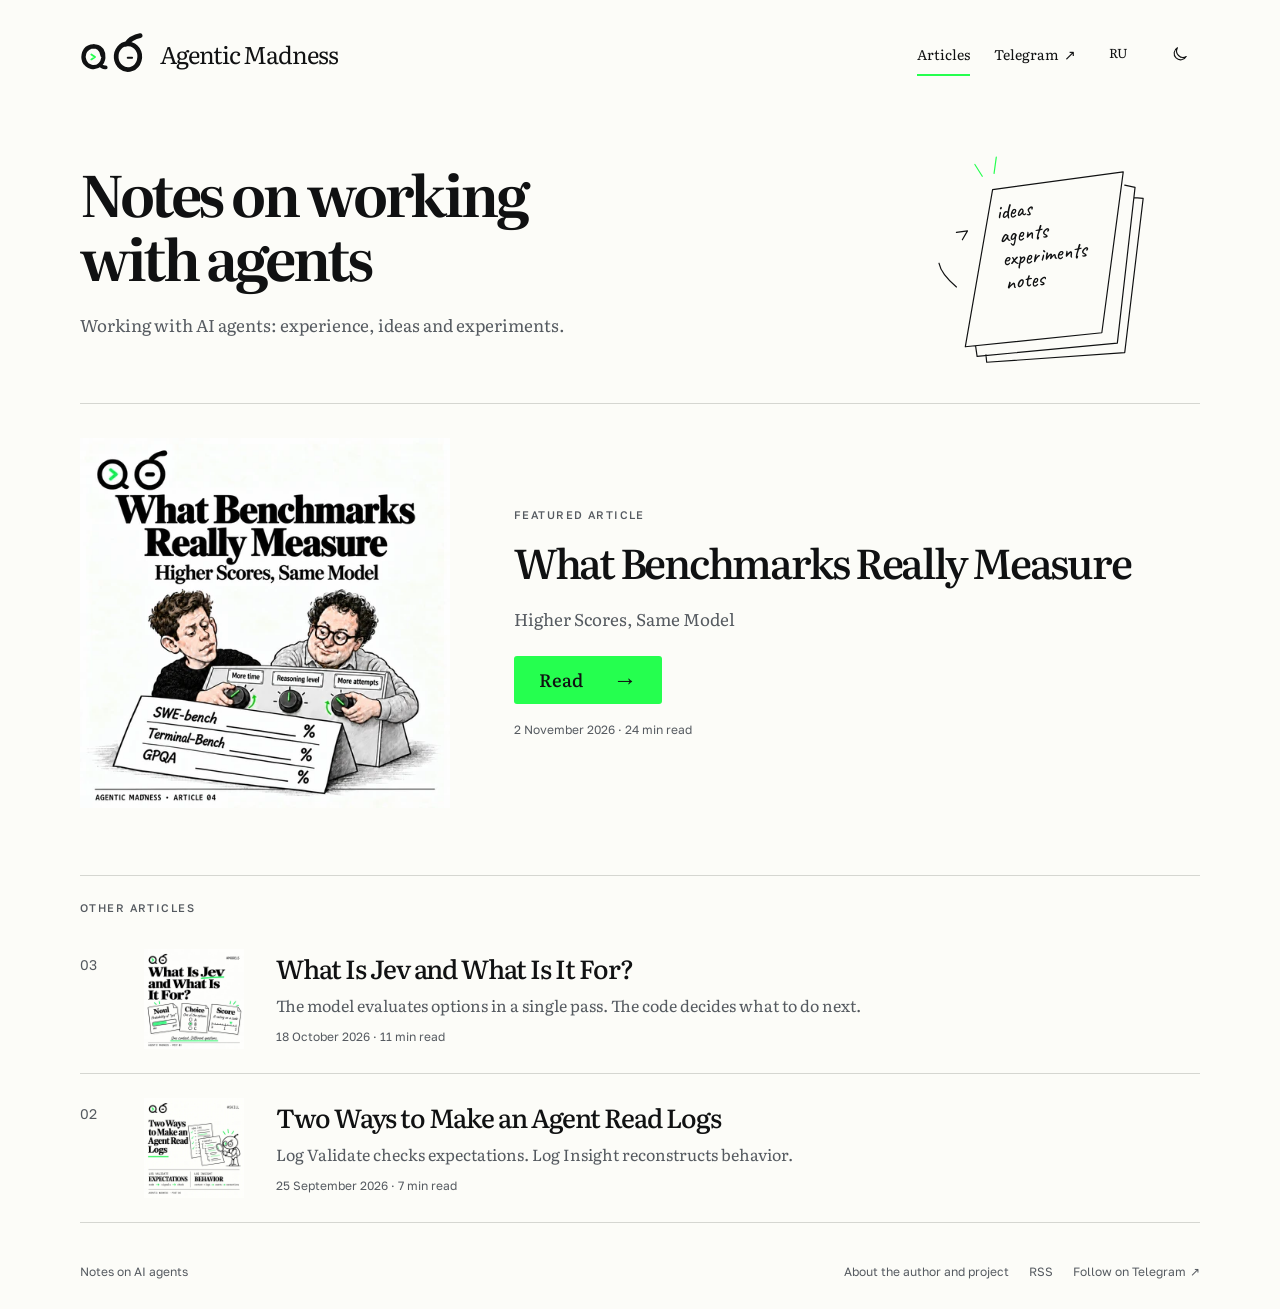
==== commit e9b000e1: "Deploy agentic-madness.com" ====
--- a/index.html
+++ b/index.html
@@ -1,4 +1,4 @@
-<!DOCTYPE html><html lang="en" data-theme="light"><head><meta charset="utf-8"><meta name="viewport" content="width=device-width, initial-scale=1"><title>Agentic Madness</title><meta name="description" content="Working with AI agents: experience, ideas and experiments."><meta name="google-site-verification" content="QAlcIxzeUEj-Bz4RAMF-JlXkKNdyJYGy_0wqJb3vkJM"><meta name="yandex-verification" content="e8970f777efe10f8"><meta name="msvalidate.01" content="9D9E6ACCE65FF9F6845810A7A17249B0"><link rel="canonical" href="https://agentic-madness.com/en/"><meta http-equiv="refresh" content="0;url=/en/"><link rel="alternate" hreflang="ru" href="https://agentic-madness.com/ru/"><link rel="alternate" hreflang="en" href="https://agentic-madness.com/en/"><link rel="alternate" hreflang="x-default" href="https://agentic-madness.com/en/"><link rel="icon" href="/favicon.svg" type="image/svg+xml"><link rel="alternate" type="application/rss+xml" title="Agentic Madness" href="/en/rss.xml"><meta property="og:type" content="website"><meta property="og:title" content="Agentic Madness"><meta property="og:description" content="Working with AI agents: experience, ideas and experiments."><meta property="og:url" content="https://agentic-madness.com/en/"><meta property="og:locale" content="en_US"><meta property="og:image" content="https://agentic-madness.com/media/03-jev-01/covers/cover-en.png"><meta property="og:image:alt" content="What Is Jev and What Is It For: three cards for Noul, Choice and Score show a yes probability, an option choice and a rating scale."><meta property="og:image:width" content="1254"><meta property="og:image:height" content="1254"><meta name="twitter:card" content="summary_large_image"><meta name="twitter:title" content="Agentic Madness"><meta name="twitter:description" content="Working with AI agents: experience, ideas and experiments."><meta name="twitter:image" content="https://agentic-madness.com/media/03-jev-01/covers/cover-en.png"><meta name="twitter:image:alt" content="What Is Jev and What Is It For: three cards for Noul, Choice and Score show a yes probability, an option choice and a rating scale."><script>
+<!DOCTYPE html><html lang="en" data-theme="light"><head><meta charset="utf-8"><meta name="viewport" content="width=device-width, initial-scale=1"><title>Agentic Madness</title><meta name="description" content="Working with AI agents: experience, ideas and experiments."><meta name="google-site-verification" content="QAlcIxzeUEj-Bz4RAMF-JlXkKNdyJYGy_0wqJb3vkJM"><meta name="yandex-verification" content="e8970f777efe10f8"><meta name="msvalidate.01" content="9D9E6ACCE65FF9F6845810A7A17249B0"><link rel="canonical" href="https://agentic-madness.com/en/"><meta http-equiv="refresh" content="0;url=/en/"><link rel="alternate" hreflang="ru" href="https://agentic-madness.com/ru/"><link rel="alternate" hreflang="en" href="https://agentic-madness.com/en/"><link rel="alternate" hreflang="x-default" href="https://agentic-madness.com/en/"><link rel="icon" href="/favicon.svg" type="image/svg+xml"><link rel="alternate" type="application/rss+xml" title="Agentic Madness" href="/en/rss.xml"><meta property="og:type" content="website"><meta property="og:title" content="Agentic Madness"><meta property="og:description" content="Working with AI agents: experience, ideas and experiments."><meta property="og:url" content="https://agentic-madness.com/en/"><meta property="og:locale" content="en_US"><meta property="og:image" content="https://agentic-madness.com/media/04-benchmarks/en/cover-en.png"><meta property="og:image:alt" content="Two figures turn the time, reasoning and attempt knobs behind a benchmark table."><meta property="og:image:width" content="1254"><meta property="og:image:height" content="1254"><meta name="twitter:card" content="summary_large_image"><meta name="twitter:title" content="Agentic Madness"><meta name="twitter:description" content="Working with AI agents: experience, ideas and experiments."><meta name="twitter:image" content="https://agentic-madness.com/media/04-benchmarks/en/cover-en.png"><meta name="twitter:image:alt" content="Two figures turn the time, reasoning and attempt knobs behind a benchmark table."><script>
     // Set the saved choice before paint; first visits always start in light.
     let savedTheme;
     try { savedTheme = localStorage.getItem('ab-theme'); } catch {}
